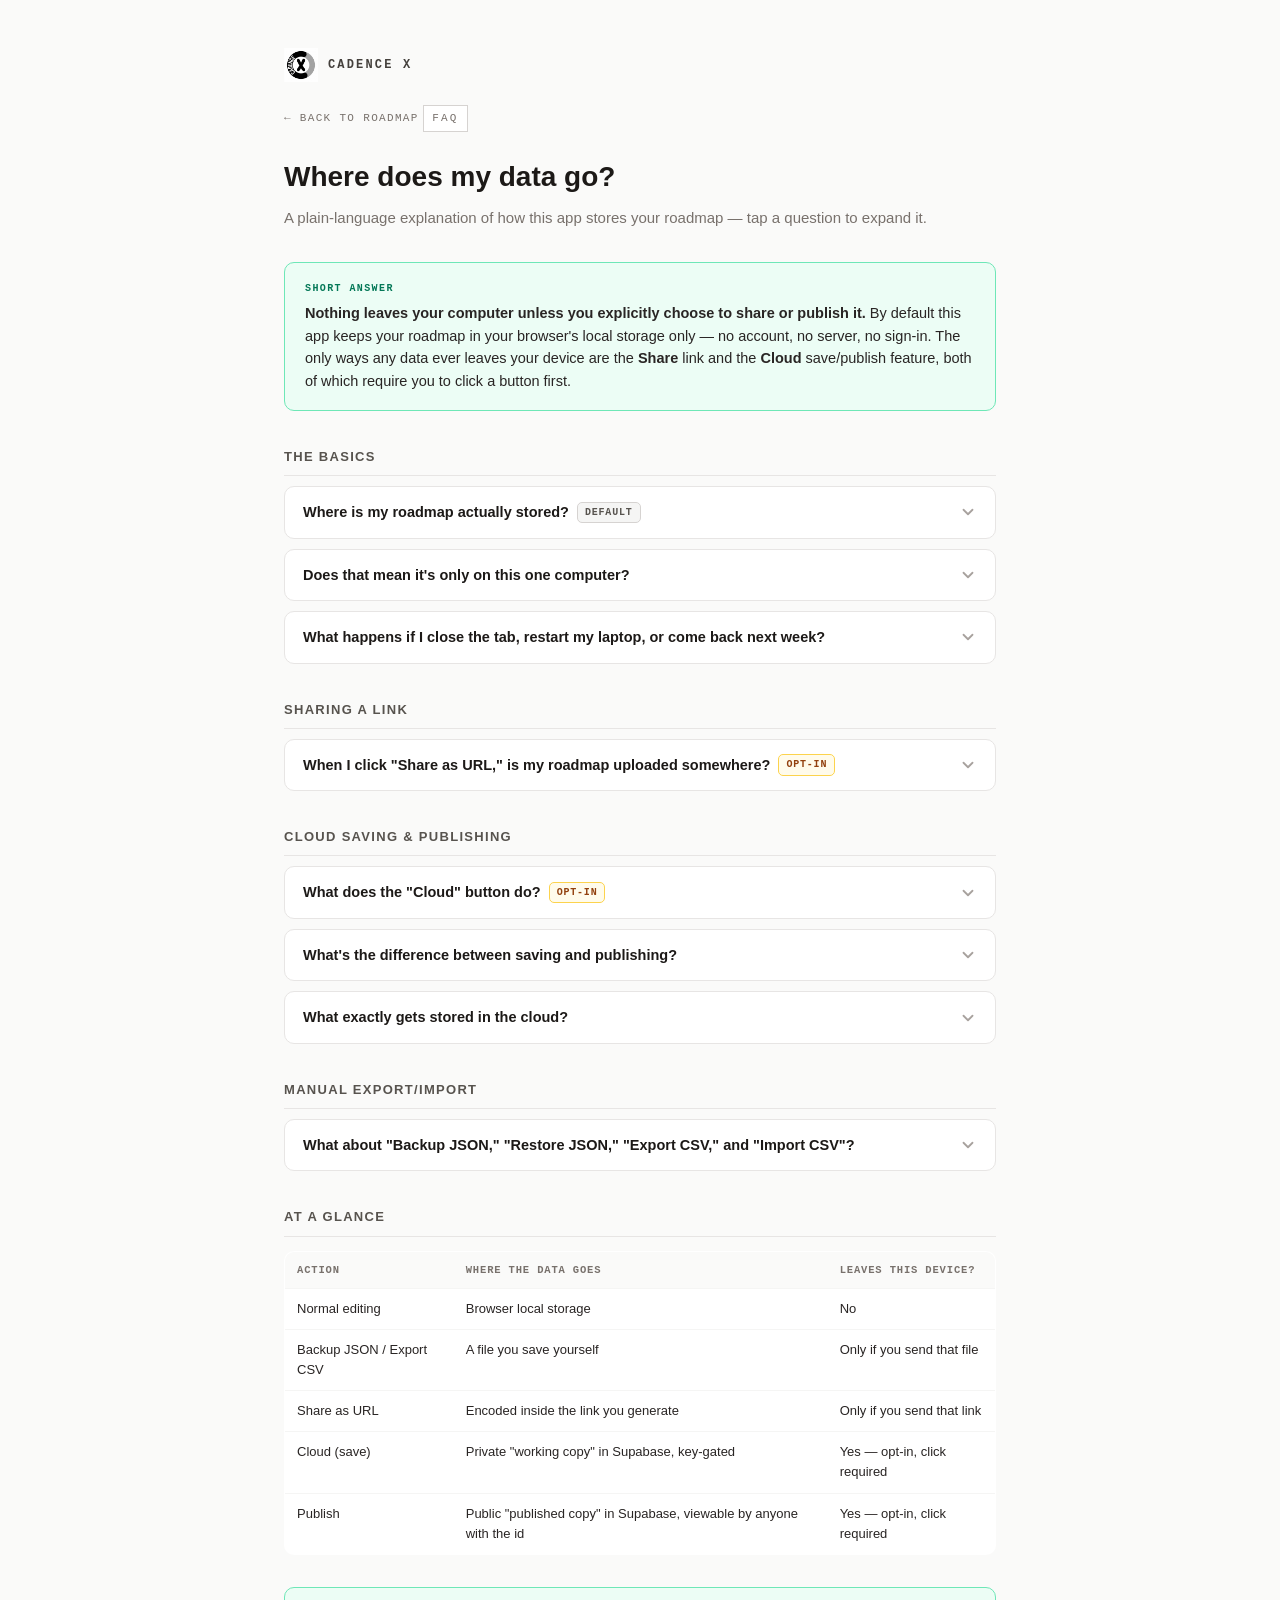
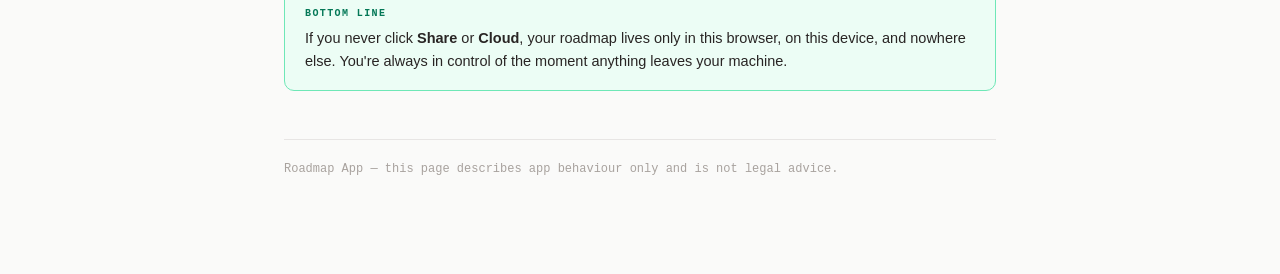
==== help.html @ 04f8f8e3 "Updates" ====
<!doctype html>
<html lang="en">
<head>
<meta charset="UTF-8" />
<meta name="viewport" content="width=device-width, initial-scale=1.0" />
<link rel="icon" type="image/png" href="cadence-x-logo.png" />
<title>Roadmap App — FAQ &amp; Data Storage</title>
<style>
  :root {
    --stone-50: #fafaf9;
    --stone-100: #f5f5f4;
    --stone-200: #e7e5e4;
    --stone-300: #d6d3d1;
    --stone-400: #a8a29e;
    --stone-500: #78716c;
    --stone-600: #57534e;
    --stone-700: #44403c;
    --stone-800: #292524;
    --stone-900: #1c1917;
    --violet-50: #f5f3ff;
    --violet-100: #ede9fe;
    --violet-300: #c4b5fd;
    --violet-600: #7c3aed;
    --violet-700: #6d28d9;
    --emerald-50: #ecfdf5;
    --emerald-300: #6ee7b7;
    --emerald-700: #047857;
    --amber-50: #fffbeb;
    --amber-300: #fcd34d;
    --amber-800: #92400e;
  }
  * { box-sizing: border-box; }
  body {
    margin: 0;
    background: var(--stone-50);
    color: var(--stone-800);
    font-family: -apple-system, BlinkMacSystemFont, "Segoe UI", Helvetica, Arial, sans-serif;
    line-height: 1.55;
  }
  .wrap {
    max-width: 760px;
    margin: 0 auto;
    padding: 48px 24px 96px;
  }
  .brand {
    display: flex;
    align-items: center;
    gap: 10px;
    margin-bottom: 22px;
  }
  .brand img {
    width: 34px;
    height: 34px;
    display: block;
  }
  .brand span {
    font-family: ui-monospace, SFMono-Regular, Menlo, Consolas, monospace;
    font-size: 12px;
    letter-spacing: 0.18em;
    text-transform: uppercase;
    font-weight: 700;
    color: var(--stone-700);
  }
  a.back {
    display: inline-flex;
    align-items: center;
    gap: 6px;
    font-family: ui-monospace, SFMono-Regular, Menlo, Consolas, monospace;
    font-size: 11px;
    letter-spacing: 0.12em;
    text-transform: uppercase;
    color: var(--stone-500);
    text-decoration: none;
    margin-bottom: 28px;
  }
  a.back:hover { color: var(--stone-800); }
  .eyebrow {
    font-family: ui-monospace, SFMono-Regular, Menlo, Consolas, monospace;
    font-size: 11px;
    letter-spacing: 0.2em;
    text-transform: uppercase;
    color: var(--stone-500);
    border: 1px solid var(--stone-300);
    display: inline-block;
    padding: 4px 8px;
    background: #fff;
    margin-bottom: 14px;
  }
  h1 {
    font-size: 28px;
    font-weight: 700;
    color: var(--stone-900);
    margin: 0 0 8px;
  }
  .sub {
    color: var(--stone-500);
    font-size: 15px;
    margin: 0 0 32px;
  }
  .callout {
    border: 1px solid var(--emerald-300);
    background: var(--emerald-50);
    border-radius: 10px;
    padding: 18px 20px;
    margin-bottom: 36px;
  }
  .callout .label {
    font-family: ui-monospace, SFMono-Regular, Menlo, Consolas, monospace;
    font-size: 10px;
    letter-spacing: 0.14em;
    text-transform: uppercase;
    color: var(--emerald-700);
    font-weight: 700;
    margin-bottom: 6px;
  }
  .callout p { margin: 0; color: var(--stone-800); font-size: 14.5px; }
  .callout p + p { margin-top: 8px; }
  h2 {
    font-size: 13px;
    letter-spacing: 0.1em;
    text-transform: uppercase;
    color: var(--stone-600);
    font-weight: 700;
    margin: 36px 0 4px;
    padding-bottom: 8px;
    border-bottom: 1px solid var(--stone-200);
  }

  /* Accordion (native <details>/<summary>) */
  details.faq {
    border: 1px solid var(--stone-200);
    background: #fff;
    border-radius: 10px;
    margin-top: 10px;
    overflow: hidden;
  }
  details.faq + details.faq { margin-top: 10px; }
  details.faq summary {
    list-style: none;
    cursor: pointer;
    display: flex;
    align-items: center;
    justify-content: space-between;
    gap: 12px;
    padding: 14px 18px;
    font-size: 14.5px;
    font-weight: 700;
    color: var(--stone-900);
  }
  details.faq summary::-webkit-details-marker { display: none; }
  details.faq summary:hover { background: var(--stone-50); }
  details.faq summary .q { display: flex; align-items: center; flex-wrap: wrap; }
  details.faq summary .chev {
    flex: 0 0 auto;
    width: 18px;
    height: 18px;
    color: var(--stone-400);
    transition: transform 0.15s ease;
  }
  details.faq[open] summary .chev { transform: rotate(180deg); }
  details.faq[open] summary { border-bottom: 1px solid var(--stone-100); }
  details.faq .faq-body { padding: 4px 18px 18px; }
  details.faq .faq-body p { margin: 0 0 10px; font-size: 14px; color: var(--stone-700); }
  details.faq .faq-body p:last-child { margin-bottom: 0; }
  details.faq .faq-body ul { margin: 0 0 10px; padding-left: 20px; font-size: 14px; color: var(--stone-700); }
  details.faq .faq-body ul:last-child { margin-bottom: 0; }
  details.faq .faq-body li { margin-bottom: 4px; }

  code {
    font-family: ui-monospace, SFMono-Regular, Menlo, Consolas, monospace;
    font-size: 12.5px;
    background: var(--stone-100);
    border: 1px solid var(--stone-200);
    border-radius: 4px;
    padding: 1px 5px;
  }
  .tag {
    display: inline-block;
    font-family: ui-monospace, SFMono-Regular, Menlo, Consolas, monospace;
    font-size: 10px;
    letter-spacing: 0.08em;
    text-transform: uppercase;
    font-weight: 700;
    border-radius: 5px;
    padding: 2px 7px;
    margin-left: 8px;
    vertical-align: middle;
  }
  .tag.local { background: var(--stone-100); color: var(--stone-600); border: 1px solid var(--stone-300); }
  .tag.optin { background: var(--amber-50); color: var(--amber-800); border: 1px solid var(--amber-300); }
  .tag.device { background: var(--violet-50); color: var(--violet-700); border: 1px solid var(--violet-300); }

  table {
    width: 100%;
    border-collapse: collapse;
    margin-top: 14px;
    font-size: 13px;
    background: #fff;
    border: 1px solid var(--stone-200);
    border-radius: 10px;
    overflow: hidden;
  }
  th, td {
    text-align: left;
    padding: 10px 12px;
    border-bottom: 1px solid var(--stone-100);
    vertical-align: top;
  }
  th {
    font-family: ui-monospace, SFMono-Regular, Menlo, Consolas, monospace;
    font-size: 10.5px;
    letter-spacing: 0.08em;
    text-transform: uppercase;
    color: var(--stone-500);
    background: var(--stone-50);
  }
  tr:last-child td { border-bottom: none; }
  footer {
    margin-top: 48px;
    padding-top: 20px;
    border-top: 1px solid var(--stone-200);
    font-size: 12px;
    color: var(--stone-400);
    font-family: ui-monospace, SFMono-Regular, Menlo, Consolas, monospace;
  }
</style>
</head>
<body>
  <div class="wrap">
    <div class="brand">
      <img src="cadence-x-logo.png" alt="Cadence X logo" />
      <span>Cadence X</span>
    </div>

    <a class="back" href="javascript:history.length > 1 ? history.back() : window.close()">&larr; Back to roadmap</a>

    <div class="eyebrow">FAQ</div>
    <h1>Where does my data go?</h1>
    <p class="sub">A plain-language explanation of how this app stores your roadmap — tap a question to expand it.</p>

    <div class="callout">
      <div class="label">Short answer</div>
      <p><strong>Nothing leaves your computer unless you explicitly choose to share or publish it.</strong> By default this app keeps your roadmap in your browser's local storage only — no account, no server, no sign-in. The only ways any data ever leaves your device are the <strong>Share</strong> link and the <strong>Cloud</strong> save/publish feature, both of which require you to click a button first.</p>
    </div>

    <h2>The basics</h2>

    <details class="faq" name="basics">
      <summary><span class="q">Where is my roadmap actually stored? <span class="tag local">Default</span></span><svg class="chev" viewBox="0 0 20 20" fill="none" stroke="currentColor" stroke-width="2" stroke-linecap="round" stroke-linejoin="round"><polyline points="5 7.5 10 12.5 15 7.5"/></svg></summary>
      <div class="faq-body">
        <p>In your browser's <strong>local storage</strong> — a small private storage area that every website gets, tied to this exact browser on this exact device.</p>
        <ul>
          <li>Your default roadmap is saved under the key <code>roadmap-data</code>.</li>
          <li>If you're viewing a named copy (a URL with <code>?scope=name</code>), it's saved separately under <code>roadmap-data-name</code> so it never overwrites your main board.</li>
          <li>It's saved automatically every time you make a change — there's no "save" button to remember to click.</li>
        </ul>
      </div>
    </details>

    <details class="faq" name="basics">
      <summary><span class="q">Does that mean it's only on this one computer?</span><svg class="chev" viewBox="0 0 20 20" fill="none" stroke="currentColor" stroke-width="2" stroke-linecap="round" stroke-linejoin="round"><polyline points="5 7.5 10 12.5 15 7.5"/></svg></summary>
      <div class="faq-body">
        <p>Yes. Local storage is not synced between devices or browsers — it doesn't even follow you if you switch from Chrome to Edge on the <em>same</em> computer. Your roadmap on your work laptop and your roadmap on your home computer are two entirely separate copies unless you deliberately move data between them (via Backup JSON, Share link, or Cloud).</p>
      </div>
    </details>

    <details class="faq" name="basics">
      <summary><span class="q">What happens if I close the tab, restart my laptop, or come back next week?</span><svg class="chev" viewBox="0 0 20 20" fill="none" stroke="currentColor" stroke-width="2" stroke-linecap="round" stroke-linejoin="round"><polyline points="5 7.5 10 12.5 15 7.5"/></svg></summary>
      <div class="faq-body">
        <p>Nothing changes — local storage persists across restarts and browser closes indefinitely. It only disappears if:</p>
        <ul>
          <li>you (or your IT policy) clear browsing data / site data for this domain,</li>
          <li>you use a private/incognito window (cleared when the window closes),</li>
          <li>or you use a different browser or device.</li>
        </ul>
        <p>If any of those apply to you, use <strong>Backup JSON</strong> (in the Actions menu) to save a copy you control.</p>
      </div>
    </details>

    <h2>Sharing a link</h2>

    <details class="faq" name="sharing">
      <summary><span class="q">When I click "Share as URL," is my roadmap uploaded somewhere? <span class="tag optin">Opt-in</span></span><svg class="chev" viewBox="0 0 20 20" fill="none" stroke="currentColor" stroke-width="2" stroke-linecap="round" stroke-linejoin="round"><polyline points="5 7.5 10 12.5 15 7.5"/></svg></summary>
      <div class="faq-body">
        <p>No. Your entire board (columns, teams, items) is compressed and encoded directly <em>into the link itself</em>, after <code>#share=</code>. No server is involved in generating it — it's built in your browser.</p>
        <p>The data only "exists" wherever you paste that link. If you never send it to anyone, it never leaves your machine. If you paste it into Slack or email, the data travels exactly as far as that link does — and only that far.</p>
      </div>
    </details>

    <h2>Cloud saving &amp; publishing</h2>

    <details class="faq" name="cloud">
      <summary><span class="q">What does the "Cloud" button do? <span class="tag optin">Opt-in</span></span><svg class="chev" viewBox="0 0 20 20" fill="none" stroke="currentColor" stroke-width="2" stroke-linecap="round" stroke-linejoin="round"><polyline points="5 7.5 10 12.5 15 7.5"/></svg></summary>
      <div class="faq-body">
        <p>This is the one feature that stores data on a server (Supabase, a hosted database) rather than only in your browser — but only for roadmaps you explicitly choose to save there. Nothing is sent to the cloud until you click <strong>Cloud</strong>.</p>
        <p>There is no login and no user account. Instead, each cloud roadmap gets:</p>
        <ul>
          <li>a random <strong>id</strong> — used for view links,</li>
          <li>a secret <strong>edit key</strong> — generated in your browser and required to make changes.</li>
        </ul>
        <p>Ownership isn't tied to "you" as a person — it's tied to whoever holds that secret key. Your browser keeps a local list of your own cloud roadmaps (their ids + keys) so you can find them again; that list itself lives in local storage, same as everything else.</p>
      </div>
    </details>

    <details class="faq" name="cloud">
      <summary><span class="q">What's the difference between saving and publishing?</span><svg class="chev" viewBox="0 0 20 20" fill="none" stroke="currentColor" stroke-width="2" stroke-linecap="round" stroke-linejoin="round"><polyline points="5 7.5 10 12.5 15 7.5"/></svg></summary>
      <div class="faq-body">
        <p>Cloud roadmaps keep <strong>two copies</strong> on the server:</p>
        <ul>
          <li><strong>Working copy</strong> — private, auto-saved as you edit. Only readable with your secret edit key.</li>
          <li><strong>Published copy</strong> — what a view-only link shows to colleagues. It only updates when you click <strong>Publish</strong>.</li>
        </ul>
        <p>So colleagues with a view link never see half-finished edits — they see whatever you last published.</p>
      </div>
    </details>

    <details class="faq" name="cloud">
      <summary><span class="q">What exactly gets stored in the cloud?</span><svg class="chev" viewBox="0 0 20 20" fill="none" stroke="currentColor" stroke-width="2" stroke-linecap="round" stroke-linejoin="round"><polyline points="5 7.5 10 12.5 15 7.5"/></svg></summary>
      <div class="faq-body">
        <p>Just the roadmap content itself — title, columns, teams, and items, as plain data. No account details, no email address, no tracking, no login credentials — there's nothing to enter, because there's no account.</p>
      </div>
    </details>

    <h2>Manual export/import</h2>

    <details class="faq" name="backup">
      <summary><span class="q">What about "Backup JSON," "Restore JSON," "Export CSV," and "Import CSV"?</span><svg class="chev" viewBox="0 0 20 20" fill="none" stroke="currentColor" stroke-width="2" stroke-linecap="round" stroke-linejoin="round"><polyline points="5 7.5 10 12.5 15 7.5"/></svg></summary>
      <div class="faq-body">
        <p>These save a file to your own computer's downloads folder (or read one back in) — the same as saving a Word document. The app doesn't upload these files anywhere; they only exist wherever you choose to keep them afterwards.</p>
      </div>
    </details>

    <h2>At a glance</h2>

    <table>
      <thead>
        <tr><th>Action</th><th>Where the data goes</th><th>Leaves this device?</th></tr>
      </thead>
      <tbody>
        <tr><td>Normal editing</td><td>Browser local storage</td><td>No</td></tr>
        <tr><td>Backup JSON / Export CSV</td><td>A file you save yourself</td><td>Only if you send that file</td></tr>
        <tr><td>Share as URL</td><td>Encoded inside the link you generate</td><td>Only if you send that link</td></tr>
        <tr><td>Cloud (save)</td><td>Private "working copy" in Supabase, key-gated</td><td>Yes — opt-in, click required</td></tr>
        <tr><td>Publish</td><td>Public "published copy" in Supabase, viewable by anyone with the id</td><td>Yes — opt-in, click required</td></tr>
      </tbody>
    </table>

    <div class="callout" style="margin-top:32px;">
      <div class="label">Bottom line</div>
      <p>If you never click <strong>Share</strong> or <strong>Cloud</strong>, your roadmap lives only in this browser, on this device, and nowhere else. You're always in control of the moment anything leaves your machine.</p>
    </div>

    <footer>Roadmap App — this page describes app behaviour only and is not legal advice.</footer>
  </div>
</body>
</html>
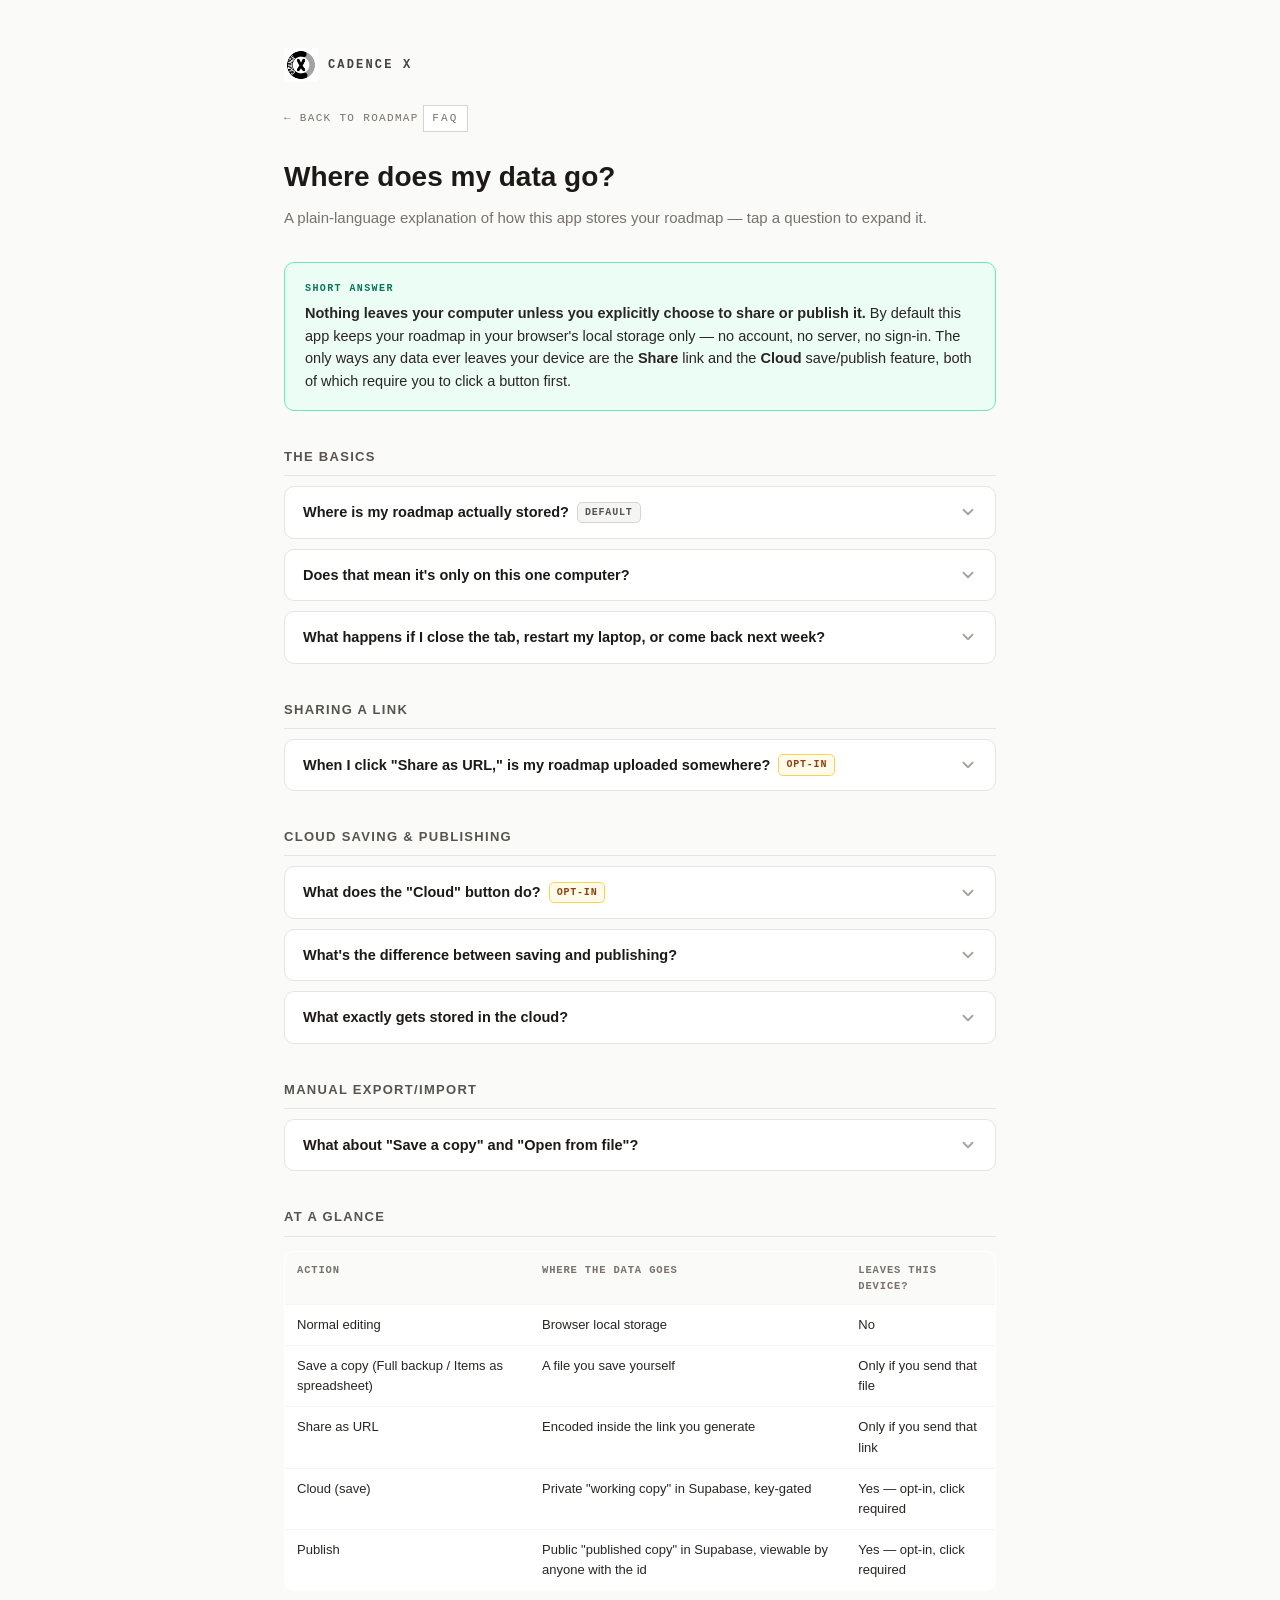
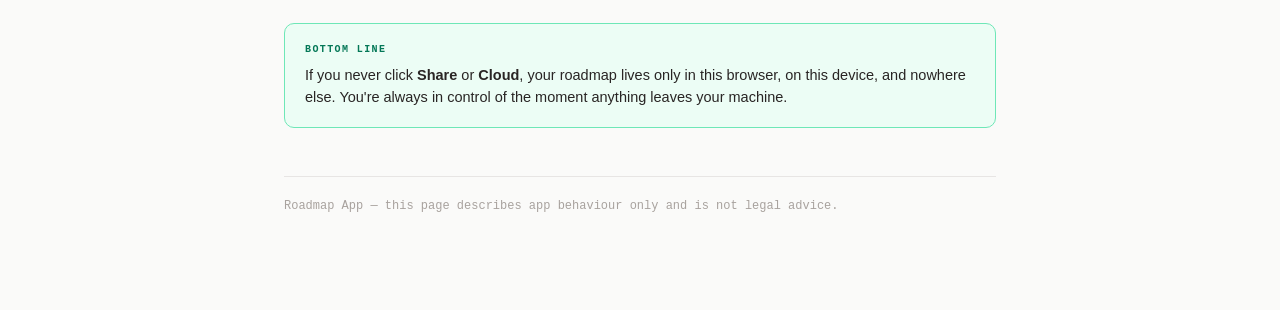
==== commit a4318168: "Updates" ====
--- a/help.html
+++ b/help.html
@@ -115,6 +115,10 @@
   }
   .callout p { margin: 0; color: var(--stone-800); font-size: 14.5px; }
   .callout p + p { margin-top: 8px; }
+  .callout.warn { border-color: var(--amber-300); background: var(--amber-50); margin: 14px 0; }
+  .callout.warn .label { color: var(--amber-800); }
+  .callout.warn ul { margin: 6px 0 0; font-size: 14.5px; }
+  .callout.warn code { font-size: 12.5px; }
   h2 {
     font-size: 13px;
     letter-spacing: 0.1em;
@@ -260,7 +264,7 @@
     <details class="faq" name="basics">
       <summary><span class="q">Does that mean it's only on this one computer?</span><svg class="chev" viewBox="0 0 20 20" fill="none" stroke="currentColor" stroke-width="2" stroke-linecap="round" stroke-linejoin="round"><polyline points="5 7.5 10 12.5 15 7.5"/></svg></summary>
       <div class="faq-body">
-        <p>Yes. Local storage is not synced between devices or browsers — it doesn't even follow you if you switch from Chrome to Edge on the <em>same</em> computer. Your roadmap on your work laptop and your roadmap on your home computer are two entirely separate copies unless you deliberately move data between them (via Backup JSON, Share link, or Cloud).</p>
+        <p>Yes. Local storage is not synced between devices or browsers — it doesn't even follow you if you switch from Chrome to Edge on the <em>same</em> computer. Your roadmap on your work laptop and your roadmap on your home computer are two entirely separate copies unless you deliberately move data between them (via a Full backup file, a Share link, or Cloud).</p>
       </div>
     </details>
 
@@ -273,7 +277,17 @@
           <li>you use a private/incognito window (cleared when the window closes),</li>
           <li>or you use a different browser or device.</li>
         </ul>
-        <p>If any of those apply to you, use <strong>Backup JSON</strong> (in the Actions menu) to save a copy you control.</p>
+        <div class="callout warn">
+          <div class="label">Warning · Microsoft Edge &amp; work laptops</div>
+          <p>Some browsers are set to <strong>wipe site data every time they close</strong>, which deletes a local-only roadmap on the next restart, with no warning and no way to undo it. This is common on company-managed laptops, where IT can enforce it. To check in Edge:</p>
+          <ul>
+            <li><code>edge://settings/clearBrowsingDataOnClose</code>: <em>Cookies and other site data</em> should be off.</li>
+            <li><code>edge://settings/content/cookies</code>: <em>Delete cookies and site data when you close all windows</em> should be off.</li>
+            <li><code>edge://policy</code>: if <code>ClearBrowsingDataOnExit</code> is listed, your organisation has turned it on and you can't switch it off.</li>
+          </ul>
+          <p>If any of these apply, don't rely on the browser alone. Save the roadmap to the <strong>Cloud</strong>, or use <strong>Save a copy → Full backup</strong> before you close the browser.</p>
+        </div>
+        <p>If any of the reasons above apply to you, use <strong>Save a copy → Full backup</strong> (in the ☰ menu) to keep a copy you control.</p>
       </div>
     </details>
 
@@ -324,9 +338,10 @@
     <h2>Manual export/import</h2>
 
     <details class="faq" name="backup">
-      <summary><span class="q">What about "Backup JSON," "Restore JSON," "Export CSV," and "Import CSV"?</span><svg class="chev" viewBox="0 0 20 20" fill="none" stroke="currentColor" stroke-width="2" stroke-linecap="round" stroke-linejoin="round"><polyline points="5 7.5 10 12.5 15 7.5"/></svg></summary>
+      <summary><span class="q">What about "Save a copy" and "Open from file"?</span><svg class="chev" viewBox="0 0 20 20" fill="none" stroke="currentColor" stroke-width="2" stroke-linecap="round" stroke-linejoin="round"><polyline points="5 7.5 10 12.5 15 7.5"/></svg></summary>
       <div class="faq-body">
         <p>These save a file to your own computer's downloads folder (or read one back in) — the same as saving a Word document. The app doesn't upload these files anywhere; they only exist wherever you choose to keep them afterwards.</p>
+        <p><strong>Full backup</strong> (<code>.json</code>) is the whole roadmap: title, columns, teams and items. <strong>Restore backup</strong> puts it all back. <strong>Items as spreadsheet</strong> (<code>.csv</code>) is just the item list, for Excel or Sheets. <strong>Import items</strong> adds rows from a CSV to the current board without replacing it.</p>
       </div>
     </details>
 
@@ -338,7 +353,7 @@
       </thead>
       <tbody>
         <tr><td>Normal editing</td><td>Browser local storage</td><td>No</td></tr>
-        <tr><td>Backup JSON / Export CSV</td><td>A file you save yourself</td><td>Only if you send that file</td></tr>
+        <tr><td>Save a copy (Full backup / Items as spreadsheet)</td><td>A file you save yourself</td><td>Only if you send that file</td></tr>
         <tr><td>Share as URL</td><td>Encoded inside the link you generate</td><td>Only if you send that link</td></tr>
         <tr><td>Cloud (save)</td><td>Private "working copy" in Supabase, key-gated</td><td>Yes — opt-in, click required</td></tr>
         <tr><td>Publish</td><td>Public "published copy" in Supabase, viewable by anyone with the id</td><td>Yes — opt-in, click required</td></tr>
